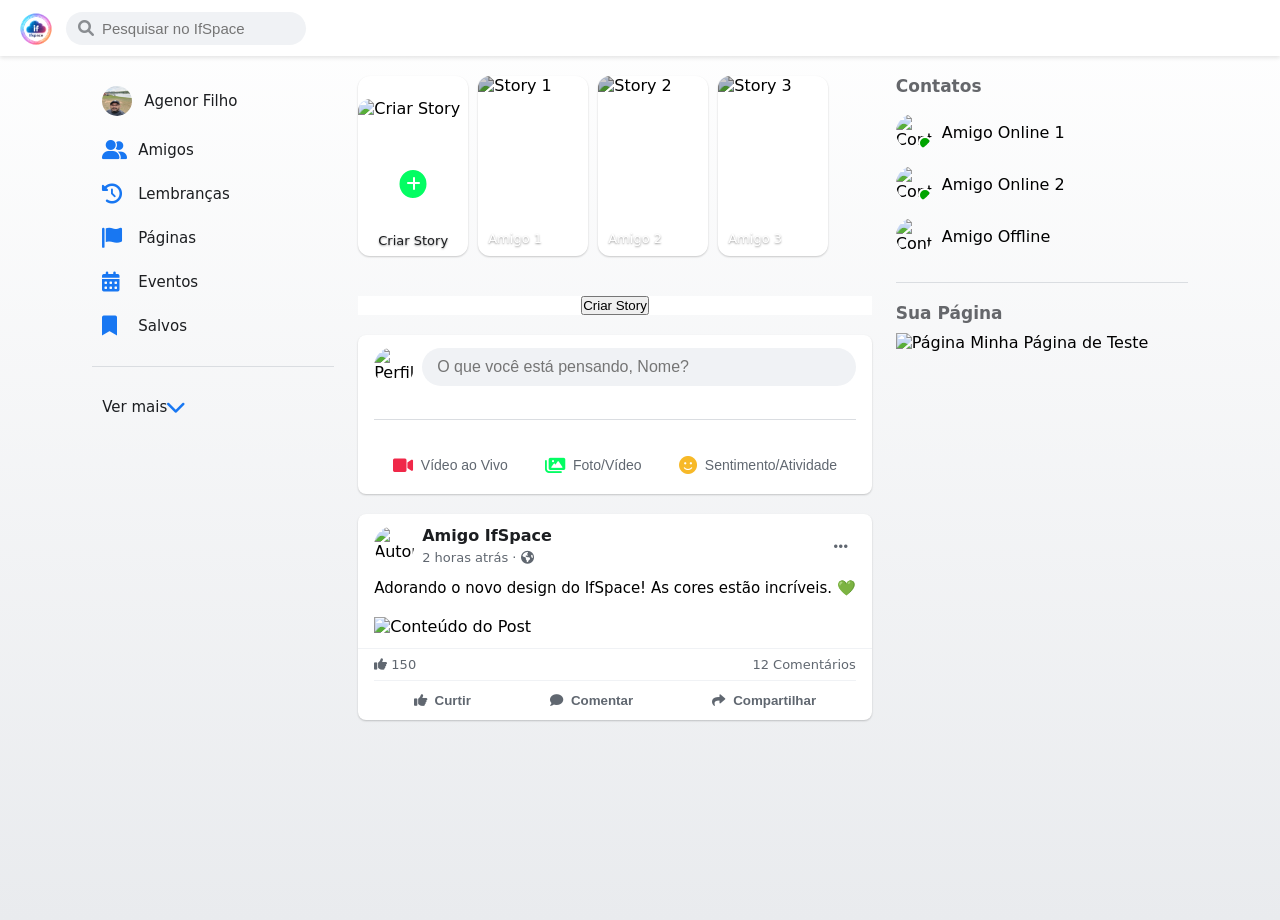
==== index.html @ 8b253035 "Atualização automática" ====
<!DOCTYPE html>
<html lang="pt-BR">
<head>
    <meta charset="UTF-8">
    <meta name="viewport" content="width=device-width, initial-scale=1.0">
    <title>IfSpace | Feed</title>
    <link rel="stylesheet" href="feed.css"> 
    <link rel="stylesheet" href="feed.css"> <link rel="stylesheet" href="https://cdnjs.cloudflare.com/ajax/libs/font-awesome/6.0.0-beta3/css/all.min.css">
</head>
<body>

  <header class="top-nav">
    <div class="nav-left">
        <a href="feed.html" class="logo-link">
            <img src="imagens/iflogo.png" alt="IfSpace Logo" class="logo-image">
        </a>
        <div class="search-box">
            <i class="fas fa-search"></i>
            <input type="text" placeholder="Pesquisar no IfSpace">
        </div>
    </div>
    </header>

    <div class="feed-container">
        
        <div class="left-sidebar">
            <div class="sidebar-item profile-link">
                <img src="imagens/euPerfil.jpeg" alt="Perfil">
                <span>Agenor Filho</span>
            </div>
            <a href="#" class="sidebar-item"><i class="fas fa-user-friends"></i> Amigos</a>
            <a href="#" class="sidebar-item"><i class="fas fa-history"></i> Lembranças</a>
            <a href="#" class="sidebar-item"><i class="fas fa-flag"></i> Páginas</a>
            <a href="#" class="sidebar-item"><i class="fas fa-calendar-alt"></i> Eventos</a>
            <a href="#" class="sidebar-item"><i class="fas fa-bookmark"></i> Salvos</a>
            <div class="divider"></div>
            <a href="#" class="sidebar-item see-more">Ver mais <i class="fas fa-chevron-down"></i></a>
        </div>

        <div class="main-content">
            
            <div class="story-section">
                <div class="story create-story">
                    <img src="placeholder-profile.png" alt="Criar Story">
                    <i class="fas fa-plus"></i>
                    <span>Criar Story</span>
                </div>
                <div class="story"><img src="placeholder-story1.jpg" alt="Story 1"><span>Amigo 1</span></div>
                <div class="story"><img src="placeholder-story2.jpg" alt="Story 2"><span>Amigo 2</span></div>
                <div class="story"><img src="placeholder-story3.jpg" alt="Story 3"><span>Amigo 3</span></div>
            </div>
            <div class="create-story">
  <button id="openStoryInput">Criar Story</button>
  <div id="storyInputArea" class="hidden">
    <input type="text" id="storyInput" placeholder="Digite um texto ou cole um link de vídeo..." />
    <div id="videoPreview" class="thumbnail"></div>
  </div>
</div>

<div id="storyFeed"></div>


            <div class="post-composer">
                <div class="composer-top">
                    <img src="placeholder-profile.png" alt="Perfil">
                    <input type="text" placeholder="O que você está pensando, Nome?">
                </div>
                <div class="divider"></div>
                <div class="composer-bottom">
                    <button class="composer-btn"><i class="fas fa-video red"></i> Vídeo ao Vivo</button>
                    <button class="composer-btn"><i class="fas fa-images green"></i> Foto/Vídeo</button>
                    <button class="composer-btn"><i class="fas fa-smile yellow"></i> Sentimento/Atividade</button>
                </div>
            </div>
            
            <div class="post-card">
                <div class="post-header">
                    <img src="placeholder-friend.png" alt="Autor">
                    <div>
                        <span class="post-author">Amigo IfSpace</span>
                        <span class="post-time">2 horas atrás · <i class="fas fa-globe-americas"></i></span>
                    </div>
                    <i class="fas fa-ellipsis-h post-options"></i>
                </div>
                <div class="post-body">
                    <p>Adorando o novo design do IfSpace! As cores estão incríveis. 💚</p>
                    <img src="placeholder-post-img.jpg" alt="Conteúdo do Post">
                </div>
                <div class="post-footer">
                    <div class="post-stats">
                        <span><i class="fas fa-thumbs-up"></i> 150</span>
                        <span>12 Comentários</span>
                    </div>
                    <div class="post-actions">
                        <button><i class="fas fa-thumbs-up"></i> Curtir</button>
                        <button><i class="fas fa-comment"></i> Comentar</button>
                        <button><i class="fas fa-share"></i> Compartilhar</button>
                    </div>
                </div>
            </div>

        </div>

        <div class="right-sidebar">
            <div class="widget">
                <h4 class="widget-title">Contatos</h4>
                <div class="contact-list">
                    <div class="contact-item">
                        <div class="profile-pic small online">
                            <img src="placeholder-contact1.png" alt="Contato 1">
                        </div>
                        <span>Amigo Online 1</span>
                    </div>
                    <div class="contact-item">
                        <div class="profile-pic small online">
                            <img src="placeholder-contact2.png" alt="Contato 2">
                        </div>
                        <span>Amigo Online 2</span>
                    </div>
                    <div class="contact-item">
                        <div class="profile-pic small">
                            <img src="placeholder-contact3.png" alt="Contato 3">
                        </div>
                        <span>Amigo Offline</span>
                    </div>
                </div>
            </div>
            <div class="divider"></div>
            <div class="widget">
                <h4 class="widget-title">Sua Página</h4>
                <div class="page-item">
                    <img src="placeholder-page.png" alt="Página">
                    <span>Minha Página de Teste</span>
                </div>
            </div>
        </div>
    </div>
     <script src="script.js"></script>
</body>
</html>
---- feed.css ----
/* Importação de variáveis e fontes do arquivo principal */
@import url('style.css'); 

/* ------------------------------------- */
/* 0. Configurações Globais do Feed */
/* ------------------------------------- */

body {
    background-color: #f0f2f5; 
    margin: 0;
    padding-top: 56px; 
}

.logo-image {
    /* Ajusta a altura da imagem para preencher a navegação (56px - padding) */
    height: 40px; 
    width: auto;
    margin-top: 5px; /* Pequeno ajuste vertical se necessário */
}

/* ------------------------------------- */
/* 1. BARRA DE NAVEGAÇÃO SUPERIOR */
/* ------------------------------------- */

.top-nav {
    display: flex;
    justify-content: space-between;
    align-items: center;
    padding: 0 16px;
    height: 56px;
    background-color: #ffffff;
    box-shadow: 0 2px 4px rgba(0, 0, 0, 0.1);
    position: fixed;
    top: 0;
    left: 0;
    right: 0;
    z-index: 100;
}

/* Esquerda (Logo e Busca) */
.nav-left {
    display: flex;
    align-items: center;
    gap: 10px;
}

.search-box {
    background-color: #f0f2f5;
    border-radius: 20px;
    padding: 8px 12px;
    display: flex;
    align-items: center;
    width: 240px;
}

.search-box i {
    color: var(--color-medium-gray);
    margin-right: 8px;
}

.search-box input {
    border: none;
    background: transparent;
    outline: none;
    font-size: 15px;
    width: 100%;
}

/* Centro (Ícones de Navegação) */
.nav-center {
    display: flex;
    flex: 1;
    max-width: 600px;
    justify-content: space-around;
    height: 100%;
}

.nav-icon {
    display: flex;
    align-items: center;
    justify-content: center;
    height: 100%;
    width: 120px;
    color: #606770;
    border-bottom: 3px solid transparent;
    transition: border-bottom 0.2s, color 0.2s;
}

.nav-icon:hover {
    background-color: #f0f2f5;
    border-radius: 8px;
}

.nav-icon.active {
    color: var(--color-primary-green); /* Icone ativo em verde */
    border-bottom: 3px solid var(--color-primary-green);
}

/* Direita (Perfil e Menus) */
.nav-right {
    display: flex;
    align-items: center;
    gap: 8px;
}

.nav-menu-icon {
    display: flex;
    align-items: center;
    justify-content: center;
    width: 36px;
    height: 36px;
    border-radius: 50%;
    background-color: #e4e6eb;
    color: var(--color-text);
    font-size: 14px;
}

.profile-pic {
    width: 36px;
    height: 36px;
    border-radius: 50%;
    overflow: hidden;
    cursor: pointer;
}

.profile-pic img {
    width: 100%;
    height: 100%;
    object-fit: cover;
}

/* ------------------------------------- */
/* 2. LAYOUT PRINCIPAL (3 COLUNAS) */
/* ------------------------------------- */

.feed-container {
    display: flex;
    max-width: 1300px;
    margin: 20px auto;
    padding: 0 16px;
    gap: 16px;
}

/* COLUNA ESQUERDA - Sidebar */
.left-sidebar {
    width: 250px;
    position: sticky;
    top: 76px; /* Abaixo da barra de navegação */
    height: calc(100vh - 76px);
    overflow-y: auto;
    padding-right: 8px;
}

.sidebar-item {
    display: flex;
    align-items: center;
    padding: 10px;
    margin-bottom: 4px;
    border-radius: 8px;
    text-decoration: none;
    color: var(--color-text);
    transition: background-color 0.2s;
    font-size: 15px;
}

.sidebar-item i {
    width: 24px;
    margin-right: 12px;
    font-size: 20px;
    color: var(--color-primary-blue); /* Ícones em azul padrão */
}

.sidebar-item:hover {
    background-color: #e4e6eb;
}

.profile-link img {
    width: 30px;
    height: 30px;
    border-radius: 50%;
    margin-right: 12px;
}

/* COLUNA CENTRAL - Feed Principal */
.main-content {
    flex-grow: 1;
    max-width: 600px;
    min-width: 450px;
}

/* COLUNA DIREITA - Widgets e Contatos */
.right-sidebar {
    width: 300px;
    position: sticky;
    top: 76px;
    height: calc(100vh - 76px);
    overflow-y: auto;
    padding-left: 8px;
}

.widget-title {
    color: #65676b;
    font-size: 17px;
    font-weight: 600;
    margin-bottom: 10px;
}

.contact-item {
    display: flex;
    align-items: center;
    padding: 8px 0;
    cursor: pointer;
    transition: background-color 0.2s;
    border-radius: 8px;
}

.contact-item:hover {
    background-color: #e4e6eb;
}

.contact-list .profile-pic {
    margin-right: 10px;
    position: relative;
}

/* Indicador Online */
.profile-pic.online::after {
    content: '';
    position: absolute;
    bottom: 0;
    right: 0;
    width: 10px;
    height: 10px;
    background-color: var(--color-success); /* Cor verde do IfSpace */
    border-radius: 50%;
    border: 2px solid #ffffff;
}

/* ------------------------------------- */
/* 3. COMPONENTES DO FEED CENTRAL */
/* ------------------------------------- */

/* STORIES */
.story-section {
    display: flex;
    gap: 10px;
    margin-bottom: 20px;
}

.story {
    width: 110px;
    height: 180px;
    border-radius: 12px;
    overflow: hidden;
    position: relative;
    cursor: pointer;
    box-shadow: 0 1px 2px rgba(0, 0, 0, 0.2);
    transition: transform 0.2s;
    background-color: #ffffff;
}

.story img {
    width: 100%;
    height: 100%;
    object-fit: cover;
    filter: brightness(0.8);
}

.story span {
    position: absolute;
    bottom: 10px;
    left: 10px;
    color: #ffffff;
    font-weight: 500;
    font-size: 13px;
    text-shadow: 0 1px 2px rgba(0, 0, 0, 0.4);
}
.create-story {
  margin-bottom: 20px;
}

#createStoryInput {
  padding: 10px 16px;
  font-size: 16px;
  background-color: var(--color-primary-blue);
  color: white;
  border: none;
  border-radius: 6px;
  cursor: pointer;
}

#storyInputArea {
  margin-top: 10px;
}

#storyInput {
  width: 100%;
  padding: 10px;
  font-size: 16px;
  border: 1px solid var(--color-light-gray);
  border-radius: 6px;
}

.thumbnail img {
  max-width: 120px;
  margin-top: 10px;
  border-radius: 4px;
}

.hidden {
  display: none;
}


.create-story {
    display: flex;
    flex-direction: column;
    justify-content: flex-end;
    align-items: center;
    background-color: #ffffff;
    transition: none;
}

.create-story img {
    height: 70%;
    width: 100%;
    object-fit: cover;
    filter: brightness(1);
    border-radius: 12px 12px 0 0;
}

.create-story i {
    position: absolute;
    top: 60%;
    left: 50%;
    transform: translate(-50%, -50%);
    color: #ffffff;
    background-color: var(--color-primary-green); /* Ícone de + em verde */
    border-radius: 50%;
    padding: 6px;
    font-size: 16px;
    border: 3px solid #ffffff;
}

.create-story span {
    position: static;
    color: var(--color-text);
    margin: 8px 0;
    font-size: 13px;
}


/* ÁREA DE PUBLICAÇÃO */
.post-composer {
    background-color: #ffffff;
    border-radius: 8px;
    padding: 12px 16px;
    box-shadow: 0 1px 2px rgba(0, 0, 0, 0.2);
    margin-bottom: 20px;
}

.composer-top {
    display: flex;
    align-items: center;
    padding-bottom: 12px;
}

.composer-top img {
    width: 40px;
    height: 40px;
    border-radius: 50%;
    margin-right: 8px;
}

.composer-top input {
    flex-grow: 1;
    padding: 10px 15px;
    border: none;
    background-color: #f0f2f5;
    border-radius: 20px;
    outline: none;
    cursor: pointer;
    font-size: 16px;
    transition: background-color 0.2s;
}

.composer-top input:hover {
    background-color: #e4e6eb;
}

.composer-bottom {
    display: flex;
    justify-content: space-around;
    padding-top: 8px;
}

.composer-btn {
    display: flex;
    align-items: center;
    background: none;
    border: none;
    color: #606770;
    font-size: 14px;
    font-weight: 500;
    padding: 8px 10px;
    border-radius: 6px;
    cursor: pointer;
    transition: background-color 0.2s;
}

.composer-btn i {
    margin-right: 8px;
    font-size: 18px;
}

.composer-btn .red { color: #f02849; }
.composer-btn .green { color: var(--color-primary-green); } /* Ícone de Foto/Vídeo em verde */
.composer-btn .yellow { color: #f7b928; }

.composer-btn:hover {
    background-color: #f0f2f5;
}

/* POSTS */
.post-card {
    background-color: #ffffff;
    border-radius: 8px;
    box-shadow: 0 1px 2px rgba(0, 0, 0, 0.2);
    margin-bottom: 16px;
}

.post-header {
    display: flex;
    align-items: center;
    padding: 12px 16px;
    position: relative;
}

.post-header img {
    width: 40px;
    height: 40px;
    border-radius: 50%;
    margin-right: 8px;
}

.post-author {
    font-weight: 600;
    color: var(--color-text);
    display: block;
    line-height: 1.3;
}

.post-time {
    font-size: 13px;
    color: #606770;
}

.post-options {
    position: absolute;
    right: 16px;
    color: #606770;
    cursor: pointer;
    padding: 8px;
}

.post-body {
    padding: 0 16px 12px;
}

.post-body p {
    margin-bottom: 10px;
    font-size: 15px;
    line-height: 1.4;
}

.post-body img {
    width: 100%;
    max-height: 450px;
    object-fit: contain;
    margin-top: 8px;
}

.post-footer {
    padding: 8px 16px 0;
    border-top: 1px solid #f0f2f5;
}

.post-stats {
    display: flex;
    justify-content: space-between;
    font-size: 13px;
    color: #606770;
    padding-bottom: 8px;
}

.post-actions {
    display: flex;
    justify-content: space-around;
    border-top: 1px solid #f0f2f5;
    padding: 4px 0;
}

.post-actions button {
    flex-grow: 1;
    background: none;
    border: none;
    color: #606770;
    padding: 8px;
    cursor: pointer;
    font-weight: 600;
    border-radius: 6px;
    transition: background-color 0.2s;
}

.post-actions button:hover {
    background-color: #f0f2f5;
}

.post-actions i {
    margin-right: 4px;
}


/* ------------------------------------- */
/* 4. RESPONSIVIDADE (Ajuste o layout) */
/* ------------------------------------- */

@media (max-width: 1100px) {
    .right-sidebar {
        display: none; /* Esconde a sidebar da direita em telas menores */
    }
    .feed-container {
        max-width: 900px;
        justify-content: center;
    }
}

@media (max-width: 900px) {
    .left-sidebar {
        width: 60px; /* Minimiza a sidebar da esquerda */
    }
    .left-sidebar span, .left-sidebar .see-more {
        display: none; /* Esconde o texto */
    }
    .left-sidebar .sidebar-item {
        justify-content: center;
    }
    .left-sidebar .sidebar-item i {
        margin-right: 0;
    }

    .main-content {
        max-width: 500px;
        min-width: 300px;
    }

    .nav-left .search-box {
        display: none; /* Esconde a caixa de busca */
    }
}

@media (max-width: 600px) {
   .top-nav {
    display: flex;
    justify-content: space-between;
    align-items: center;
    padding: 0 16px;
    height: 56px;
    background-color: #ffffff;
    box-shadow: 0 2px 4px rgba(0, 0, 0, 0.1);
    position: fixed;
    top: 0;
    left: 0;
    right: 0;
    z-index: 100;
}
    .nav-right {
        gap: 4px;
    }
    .nav-center {
        display: none; /* Esconde navegação central no celular */
    }
    .left-sidebar {
        display: none; /* Esconde a sidebar esquerda no celular */
    }
    .feed-container {
        padding: 0 8px;
    }
    .main-content {
        width: 100%;
        max-width: none;
    }
    .story-section {
        overflow-x: scroll;
        padding-bottom: 5px; /* Evita que a barra de rolagem corte */
    }
}
---- feed.css ----
/* Importação de variáveis e fontes do arquivo principal */
@import url('style.css'); 

/* ------------------------------------- */
/* 0. Configurações Globais do Feed */
/* ------------------------------------- */

body {
    background-color: #f0f2f5; 
    margin: 0;
    padding-top: 56px; 
}

.logo-image {
    /* Ajusta a altura da imagem para preencher a navegação (56px - padding) */
    height: 40px; 
    width: auto;
    margin-top: 5px; /* Pequeno ajuste vertical se necessário */
}

/* ------------------------------------- */
/* 1. BARRA DE NAVEGAÇÃO SUPERIOR */
/* ------------------------------------- */

.top-nav {
    display: flex;
    justify-content: space-between;
    align-items: center;
    padding: 0 16px;
    height: 56px;
    background-color: #ffffff;
    box-shadow: 0 2px 4px rgba(0, 0, 0, 0.1);
    position: fixed;
    top: 0;
    left: 0;
    right: 0;
    z-index: 100;
}

/* Esquerda (Logo e Busca) */
.nav-left {
    display: flex;
    align-items: center;
    gap: 10px;
}

.search-box {
    background-color: #f0f2f5;
    border-radius: 20px;
    padding: 8px 12px;
    display: flex;
    align-items: center;
    width: 240px;
}

.search-box i {
    color: var(--color-medium-gray);
    margin-right: 8px;
}

.search-box input {
    border: none;
    background: transparent;
    outline: none;
    font-size: 15px;
    width: 100%;
}

/* Centro (Ícones de Navegação) */
.nav-center {
    display: flex;
    flex: 1;
    max-width: 600px;
    justify-content: space-around;
    height: 100%;
}

.nav-icon {
    display: flex;
    align-items: center;
    justify-content: center;
    height: 100%;
    width: 120px;
    color: #606770;
    border-bottom: 3px solid transparent;
    transition: border-bottom 0.2s, color 0.2s;
}

.nav-icon:hover {
    background-color: #f0f2f5;
    border-radius: 8px;
}

.nav-icon.active {
    color: var(--color-primary-green); /* Icone ativo em verde */
    border-bottom: 3px solid var(--color-primary-green);
}

/* Direita (Perfil e Menus) */
.nav-right {
    display: flex;
    align-items: center;
    gap: 8px;
}

.nav-menu-icon {
    display: flex;
    align-items: center;
    justify-content: center;
    width: 36px;
    height: 36px;
    border-radius: 50%;
    background-color: #e4e6eb;
    color: var(--color-text);
    font-size: 14px;
}

.profile-pic {
    width: 36px;
    height: 36px;
    border-radius: 50%;
    overflow: hidden;
    cursor: pointer;
}

.profile-pic img {
    width: 100%;
    height: 100%;
    object-fit: cover;
}

/* ------------------------------------- */
/* 2. LAYOUT PRINCIPAL (3 COLUNAS) */
/* ------------------------------------- */

.feed-container {
    display: flex;
    max-width: 1300px;
    margin: 20px auto;
    padding: 0 16px;
    gap: 16px;
}

/* COLUNA ESQUERDA - Sidebar */
.left-sidebar {
    width: 250px;
    position: sticky;
    top: 76px; /* Abaixo da barra de navegação */
    height: calc(100vh - 76px);
    overflow-y: auto;
    padding-right: 8px;
}

.sidebar-item {
    display: flex;
    align-items: center;
    padding: 10px;
    margin-bottom: 4px;
    border-radius: 8px;
    text-decoration: none;
    color: var(--color-text);
    transition: background-color 0.2s;
    font-size: 15px;
}

.sidebar-item i {
    width: 24px;
    margin-right: 12px;
    font-size: 20px;
    color: var(--color-primary-blue); /* Ícones em azul padrão */
}

.sidebar-item:hover {
    background-color: #e4e6eb;
}

.profile-link img {
    width: 30px;
    height: 30px;
    border-radius: 50%;
    margin-right: 12px;
}

/* COLUNA CENTRAL - Feed Principal */
.main-content {
    flex-grow: 1;
    max-width: 600px;
    min-width: 450px;
}

/* COLUNA DIREITA - Widgets e Contatos */
.right-sidebar {
    width: 300px;
    position: sticky;
    top: 76px;
    height: calc(100vh - 76px);
    overflow-y: auto;
    padding-left: 8px;
}

.widget-title {
    color: #65676b;
    font-size: 17px;
    font-weight: 600;
    margin-bottom: 10px;
}

.contact-item {
    display: flex;
    align-items: center;
    padding: 8px 0;
    cursor: pointer;
    transition: background-color 0.2s;
    border-radius: 8px;
}

.contact-item:hover {
    background-color: #e4e6eb;
}

.contact-list .profile-pic {
    margin-right: 10px;
    position: relative;
}

/* Indicador Online */
.profile-pic.online::after {
    content: '';
    position: absolute;
    bottom: 0;
    right: 0;
    width: 10px;
    height: 10px;
    background-color: var(--color-success); /* Cor verde do IfSpace */
    border-radius: 50%;
    border: 2px solid #ffffff;
}

/* ------------------------------------- */
/* 3. COMPONENTES DO FEED CENTRAL */
/* ------------------------------------- */

/* STORIES */
.story-section {
    display: flex;
    gap: 10px;
    margin-bottom: 20px;
}

.story {
    width: 110px;
    height: 180px;
    border-radius: 12px;
    overflow: hidden;
    position: relative;
    cursor: pointer;
    box-shadow: 0 1px 2px rgba(0, 0, 0, 0.2);
    transition: transform 0.2s;
    background-color: #ffffff;
}

.story img {
    width: 100%;
    height: 100%;
    object-fit: cover;
    filter: brightness(0.8);
}

.story span {
    position: absolute;
    bottom: 10px;
    left: 10px;
    color: #ffffff;
    font-weight: 500;
    font-size: 13px;
    text-shadow: 0 1px 2px rgba(0, 0, 0, 0.4);
}
.create-story {
  margin-bottom: 20px;
}

#createStoryInput {
  padding: 10px 16px;
  font-size: 16px;
  background-color: var(--color-primary-blue);
  color: white;
  border: none;
  border-radius: 6px;
  cursor: pointer;
}

#storyInputArea {
  margin-top: 10px;
}

#storyInput {
  width: 100%;
  padding: 10px;
  font-size: 16px;
  border: 1px solid var(--color-light-gray);
  border-radius: 6px;
}

.thumbnail img {
  max-width: 120px;
  margin-top: 10px;
  border-radius: 4px;
}

.hidden {
  display: none;
}


.create-story {
    display: flex;
    flex-direction: column;
    justify-content: flex-end;
    align-items: center;
    background-color: #ffffff;
    transition: none;
}

.create-story img {
    height: 70%;
    width: 100%;
    object-fit: cover;
    filter: brightness(1);
    border-radius: 12px 12px 0 0;
}

.create-story i {
    position: absolute;
    top: 60%;
    left: 50%;
    transform: translate(-50%, -50%);
    color: #ffffff;
    background-color: var(--color-primary-green); /* Ícone de + em verde */
    border-radius: 50%;
    padding: 6px;
    font-size: 16px;
    border: 3px solid #ffffff;
}

.create-story span {
    position: static;
    color: var(--color-text);
    margin: 8px 0;
    font-size: 13px;
}


/* ÁREA DE PUBLICAÇÃO */
.post-composer {
    background-color: #ffffff;
    border-radius: 8px;
    padding: 12px 16px;
    box-shadow: 0 1px 2px rgba(0, 0, 0, 0.2);
    margin-bottom: 20px;
}

.composer-top {
    display: flex;
    align-items: center;
    padding-bottom: 12px;
}

.composer-top img {
    width: 40px;
    height: 40px;
    border-radius: 50%;
    margin-right: 8px;
}

.composer-top input {
    flex-grow: 1;
    padding: 10px 15px;
    border: none;
    background-color: #f0f2f5;
    border-radius: 20px;
    outline: none;
    cursor: pointer;
    font-size: 16px;
    transition: background-color 0.2s;
}

.composer-top input:hover {
    background-color: #e4e6eb;
}

.composer-bottom {
    display: flex;
    justify-content: space-around;
    padding-top: 8px;
}

.composer-btn {
    display: flex;
    align-items: center;
    background: none;
    border: none;
    color: #606770;
    font-size: 14px;
    font-weight: 500;
    padding: 8px 10px;
    border-radius: 6px;
    cursor: pointer;
    transition: background-color 0.2s;
}

.composer-btn i {
    margin-right: 8px;
    font-size: 18px;
}

.composer-btn .red { color: #f02849; }
.composer-btn .green { color: var(--color-primary-green); } /* Ícone de Foto/Vídeo em verde */
.composer-btn .yellow { color: #f7b928; }

.composer-btn:hover {
    background-color: #f0f2f5;
}

/* POSTS */
.post-card {
    background-color: #ffffff;
    border-radius: 8px;
    box-shadow: 0 1px 2px rgba(0, 0, 0, 0.2);
    margin-bottom: 16px;
}

.post-header {
    display: flex;
    align-items: center;
    padding: 12px 16px;
    position: relative;
}

.post-header img {
    width: 40px;
    height: 40px;
    border-radius: 50%;
    margin-right: 8px;
}

.post-author {
    font-weight: 600;
    color: var(--color-text);
    display: block;
    line-height: 1.3;
}

.post-time {
    font-size: 13px;
    color: #606770;
}

.post-options {
    position: absolute;
    right: 16px;
    color: #606770;
    cursor: pointer;
    padding: 8px;
}

.post-body {
    padding: 0 16px 12px;
}

.post-body p {
    margin-bottom: 10px;
    font-size: 15px;
    line-height: 1.4;
}

.post-body img {
    width: 100%;
    max-height: 450px;
    object-fit: contain;
    margin-top: 8px;
}

.post-footer {
    padding: 8px 16px 0;
    border-top: 1px solid #f0f2f5;
}

.post-stats {
    display: flex;
    justify-content: space-between;
    font-size: 13px;
    color: #606770;
    padding-bottom: 8px;
}

.post-actions {
    display: flex;
    justify-content: space-around;
    border-top: 1px solid #f0f2f5;
    padding: 4px 0;
}

.post-actions button {
    flex-grow: 1;
    background: none;
    border: none;
    color: #606770;
    padding: 8px;
    cursor: pointer;
    font-weight: 600;
    border-radius: 6px;
    transition: background-color 0.2s;
}

.post-actions button:hover {
    background-color: #f0f2f5;
}

.post-actions i {
    margin-right: 4px;
}


/* ------------------------------------- */
/* 4. RESPONSIVIDADE (Ajuste o layout) */
/* ------------------------------------- */

@media (max-width: 1100px) {
    .right-sidebar {
        display: none; /* Esconde a sidebar da direita em telas menores */
    }
    .feed-container {
        max-width: 900px;
        justify-content: center;
    }
}

@media (max-width: 900px) {
    .left-sidebar {
        width: 60px; /* Minimiza a sidebar da esquerda */
    }
    .left-sidebar span, .left-sidebar .see-more {
        display: none; /* Esconde o texto */
    }
    .left-sidebar .sidebar-item {
        justify-content: center;
    }
    .left-sidebar .sidebar-item i {
        margin-right: 0;
    }

    .main-content {
        max-width: 500px;
        min-width: 300px;
    }

    .nav-left .search-box {
        display: none; /* Esconde a caixa de busca */
    }
}

@media (max-width: 600px) {
   .top-nav {
    display: flex;
    justify-content: space-between;
    align-items: center;
    padding: 0 16px;
    height: 56px;
    background-color: #ffffff;
    box-shadow: 0 2px 4px rgba(0, 0, 0, 0.1);
    position: fixed;
    top: 0;
    left: 0;
    right: 0;
    z-index: 100;
}
    .nav-right {
        gap: 4px;
    }
    .nav-center {
        display: none; /* Esconde navegação central no celular */
    }
    .left-sidebar {
        display: none; /* Esconde a sidebar esquerda no celular */
    }
    .feed-container {
        padding: 0 8px;
    }
    .main-content {
        width: 100%;
        max-width: none;
    }
    .story-section {
        overflow-x: scroll;
        padding-bottom: 5px; /* Evita que a barra de rolagem corte */
    }
}
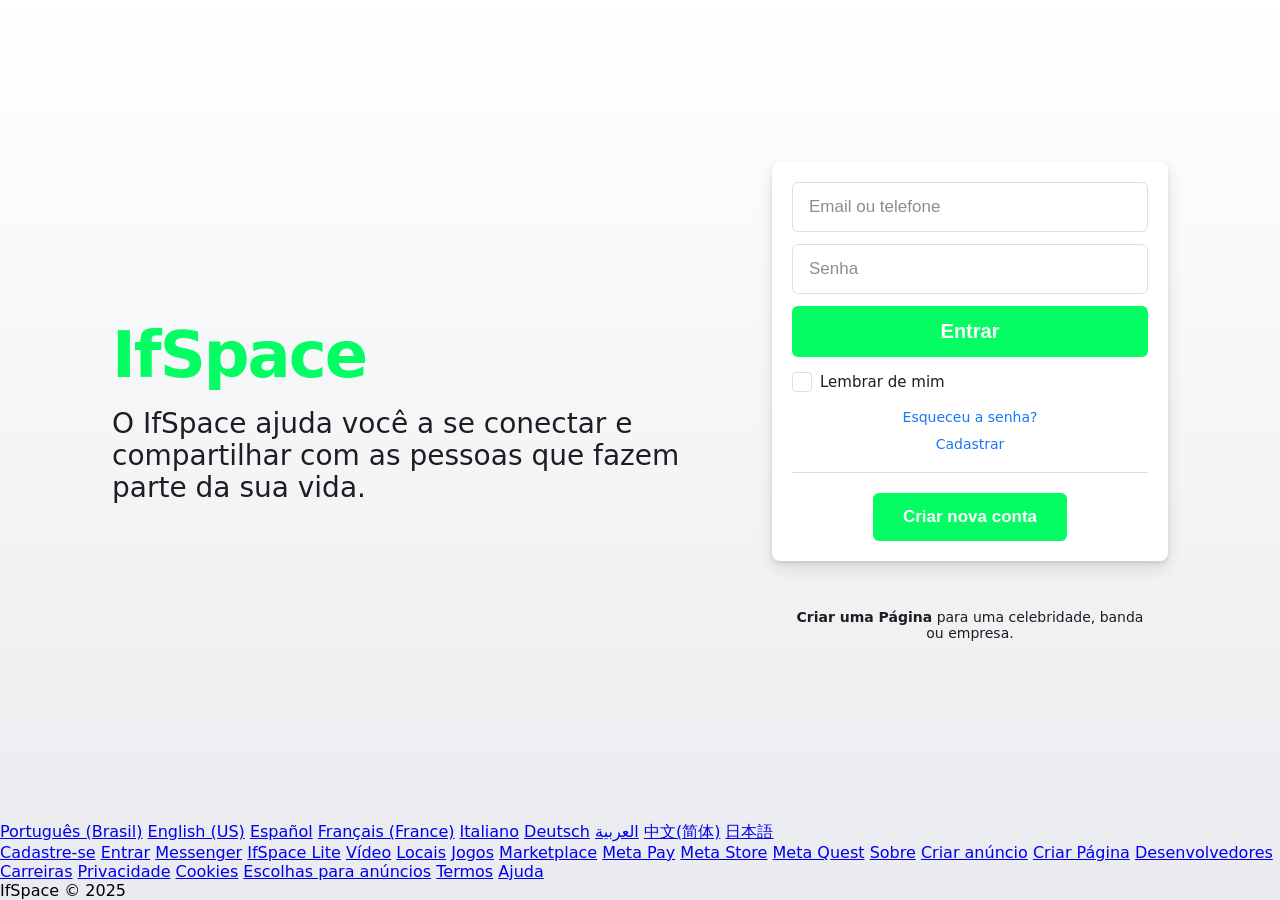
==== commit cf5ee27c: "Primeiro commit" ====
--- a/index.html
+++ b/index.html
@@ -3,138 +3,167 @@
 <head>
     <meta charset="UTF-8">
     <meta name="viewport" content="width=device-width, initial-scale=1.0">
-    <title>IfSpace | Feed</title>
-    <link rel="stylesheet" href="feed.css"> 
-    <link rel="stylesheet" href="feed.css"> <link rel="stylesheet" href="https://cdnjs.cloudflare.com/ajax/libs/font-awesome/6.0.0-beta3/css/all.min.css">
+    <title>IfSpace - Conecte-se com amigos e o mundo ao seu redor</title>
+    <link rel="stylesheet" href="style.css">
+    <meta name="google-site-verification" content="M94dPO-v64yuA3GPkyg_1hQGVs0nxEz6mHshl4s_AC0" />
 </head>
 <body>
-
-  <header class="top-nav">
-    <div class="nav-left">
-        <a href="feed.html" class="logo-link">
-            <img src="imagens/iflogo.png" alt="IfSpace Logo" class="logo-image">
-        </a>
-        <div class="search-box">
-            <i class="fas fa-search"></i>
-            <input type="text" placeholder="Pesquisar no IfSpace">
+    <div class="container">
+        <div class="left-section">
+            <div class="branding">
+                <h1 class="logo">IfSpace</h1>
+                <p class="tagline">O IfSpace ajuda você a se conectar e compartilhar com as pessoas que fazem parte da sua vida.</p>
+            </div>
         </div>
-    </div>
-    </header>
-
-    <div class="feed-container">
         
-        <div class="left-sidebar">
-            <div class="sidebar-item profile-link">
-                <img src="imagens/euPerfil.jpeg" alt="Perfil">
-                <span>Agenor Filho</span>
-            </div>
-            <a href="#" class="sidebar-item"><i class="fas fa-user-friends"></i> Amigos</a>
-            <a href="#" class="sidebar-item"><i class="fas fa-history"></i> Lembranças</a>
-            <a href="#" class="sidebar-item"><i class="fas fa-flag"></i> Páginas</a>
-            <a href="#" class="sidebar-item"><i class="fas fa-calendar-alt"></i> Eventos</a>
-            <a href="#" class="sidebar-item"><i class="fas fa-bookmark"></i> Salvos</a>
-            <div class="divider"></div>
-            <a href="#" class="sidebar-item see-more">Ver mais <i class="fas fa-chevron-down"></i></a>
-        </div>
-
-        <div class="main-content">
-            
-            <div class="story-section">
-                <div class="story create-story">
-                    <img src="placeholder-profile.png" alt="Criar Story">
-                    <i class="fas fa-plus"></i>
-                    <span>Criar Story</span>
-                </div>
-                <div class="story"><img src="placeholder-story1.jpg" alt="Story 1"><span>Amigo 1</span></div>
-                <div class="story"><img src="placeholder-story2.jpg" alt="Story 2"><span>Amigo 2</span></div>
-                <div class="story"><img src="placeholder-story3.jpg" alt="Story 3"><span>Amigo 3</span></div>
-            </div>
-            <div class="create-story">
-  <button id="openStoryInput">Criar Story</button>
-  <div id="storyInputArea" class="hidden">
-    <input type="text" id="storyInput" placeholder="Digite um texto ou cole um link de vídeo..." />
-    <div id="videoPreview" class="thumbnail"></div>
-  </div>
-</div>
-
-<div id="storyFeed"></div>
-
-
-            <div class="post-composer">
-                <div class="composer-top">
-                    <img src="placeholder-profile.png" alt="Perfil">
-                    <input type="text" placeholder="O que você está pensando, Nome?">
-                </div>
-                <div class="divider"></div>
-                <div class="composer-bottom">
-                    <button class="composer-btn"><i class="fas fa-video red"></i> Vídeo ao Vivo</button>
-                    <button class="composer-btn"><i class="fas fa-images green"></i> Foto/Vídeo</button>
-                    <button class="composer-btn"><i class="fas fa-smile yellow"></i> Sentimento/Atividade</button>
-                </div>
+        <div class="right-section">
+            <div class="login-card">
+                <form id="loginForm">
+                    <div class="form-group">
+                        <input 
+                            type="email" 
+                            id="email" 
+                            name="email" 
+                            placeholder="Email ou telefone"
+                            class="form-input"
+                            autocomplete="username"
+                            required
+                        >
+                    </div>
+                    
+                    <div class="form-group">
+                        <input 
+                            type="password" 
+                            id="password" 
+                            name="password" 
+                            placeholder="Senha"
+                            class="form-input"
+                            autocomplete="current-password"
+                            required
+                        >
+                    </div>
+                    
+                    <button type="submit" class="btn-login">Entrar</button>
+                    
+                    <div class="remember-me">
+                        <label class="checkbox-container">
+                            <input type="checkbox" id="rememberMe" name="rememberMe">
+                            <span class="checkmark"></span>
+                            <span class="checkbox-label">Lembrar de mim</span>
+                        </label>
+                    </div>
+                    
+                    <div class="password-links">
+                        <a href="#" class="forgot-password">Esqueceu a senha?</a>
+                    </div>
+                    
+                    <a href="#" class="btn-open-signup-link">Cadastrar</a>
+                    
+                    <div class="divider"></div>
+                    
+                    <button type="button" class="btn-create-account" id="btnCreateAccount">
+                        Criar nova conta
+                    </button>
+                </form>
             </div>
             
-            <div class="post-card">
-                <div class="post-header">
-                    <img src="placeholder-friend.png" alt="Autor">
-                    <div>
-                        <span class="post-author">Amigo IfSpace</span>
-                        <span class="post-time">2 horas atrás · <i class="fas fa-globe-americas"></i></span>
-                    </div>
-                    <i class="fas fa-ellipsis-h post-options"></i>
-                </div>
-                <div class="post-body">
-                    <p>Adorando o novo design do IfSpace! As cores estão incríveis. 💚</p>
-                    <img src="placeholder-post-img.jpg" alt="Conteúdo do Post">
-                </div>
-                <div class="post-footer">
-                    <div class="post-stats">
-                        <span><i class="fas fa-thumbs-up"></i> 150</span>
-                        <span>12 Comentários</span>
-                    </div>
-                    <div class="post-actions">
-                        <button><i class="fas fa-thumbs-up"></i> Curtir</button>
-                        <button><i class="fas fa-comment"></i> Comentar</button>
-                        <button><i class="fas fa-share"></i> Compartilhar</button>
-                    </div>
-                </div>
-            </div>
-
-        </div>
-
-        <div class="right-sidebar">
-            <div class="widget">
-                <h4 class="widget-title">Contatos</h4>
-                <div class="contact-list">
-                    <div class="contact-item">
-                        <div class="profile-pic small online">
-                            <img src="placeholder-contact1.png" alt="Contato 1">
-                        </div>
-                        <span>Amigo Online 1</span>
-                    </div>
-                    <div class="contact-item">
-                        <div class="profile-pic small online">
-                            <img src="placeholder-contact2.png" alt="Contato 2">
-                        </div>
-                        <span>Amigo Online 2</span>
-                    </div>
-                    <div class="contact-item">
-                        <div class="profile-pic small">
-                            <img src="placeholder-contact3.png" alt="Contato 3">
-                        </div>
-                        <span>Amigo Offline</span>
-                    </div>
-                </div>
-            </div>
-            <div class="divider"></div>
-            <div class="widget">
-                <h4 class="widget-title">Sua Página</h4>
-                <div class="page-item">
-                    <img src="placeholder-page.png" alt="Página">
-                    <span>Minha Página de Teste</span>
-                </div>
+            <div class="create-page">
+                <p><strong>Criar uma Página</strong> para uma celebridade, banda ou empresa.</p>
             </div>
         </div>
     </div>
-     <script src="script.js"></script>
+    
+    <div id="signupModal" class="modal">
+        <div class="modal-content">
+            <div class="modal-header">
+                <h2>Cadastre-se</h2>
+                <span class="close">&times;</span>
+            </div>
+            <p class="modal-subtitle">É rápido e fácil.</p>
+            
+            <form id="signupForm">
+                <div class="form-group">
+                    <input type="text" id="fullName" name="fullName" placeholder="Nome Completo" class="form-input" required>
+                </div>
+                
+                <div class="form-group">
+                    <input type="number" id="ageInput" name="age" placeholder="Idade" class="form-input" min="1" max="150" required>
+                </div>
+
+                <div class="form-group">
+                    <input type="text" id="address" name="address" placeholder="Endereço" class="form-input">
+                </div>
+
+                <div class="form-group">
+                    <input type="tel" id="mobile" name="mobile" placeholder="Celular" class="form-input" required>
+                </div>
+
+                <div class="form-group">
+                    <input type="email" id="signupEmail" name="email" placeholder="Email principal" class="form-input" required>
+                </div>
+
+                <div class="form-group">
+                    <input type="email" id="recoveryEmail" name="recoveryEmail" placeholder="Email para recuperação de senha" class="form-input" required>
+                </div>
+                
+                <div class="form-group">
+                    <input type="password" id="signupPassword" name="password" placeholder="Nova senha" class="form-input" autocomplete="new-password" required>
+                </div>
+                
+                <p class="terms-text">
+                    Ao clicar em Cadastre-se, você concorda com nossos 
+                    <a href="#">Termos</a>, <a href="#">Política de Dados</a> e 
+                    <a href="#">Política de Cookies</a>.
+                </p>
+                
+                <button type="submit" class="btn-signup">Cadastre-se</button>
+            </form>
+        </div>
+    </div>
+    
+    <footer class="footer">
+        <div class="footer-content">
+            <div class="footer-languages">
+                <a href="#">Português (Brasil)</a>
+                <a href="#">English (US)</a>
+                <a href="#">Español</a>
+                <a href="#">Français (France)</a>
+                <a href="#">Italiano</a>
+                <a href="#">Deutsch</a>
+                <a href="#">العربية</a>
+                <a href="#">中文(简体)</a>
+                <a href="#">日本語</a>
+            </div>
+            <div class="footer-divider"></div>
+            <div class="footer-links">
+                <a href="#">Cadastre-se</a>
+                <a href="#">Entrar</a>
+                <a href="#">Messenger</a>
+                <a href="#">IfSpace Lite</a>
+                <a href="#">Vídeo</a>
+                <a href="#">Locais</a>
+                <a href="#">Jogos</a>
+                <a href="#">Marketplace</a>
+                <a href="#">Meta Pay</a>
+                <a href="#">Meta Store</a>
+                <a href="#">Meta Quest</a>
+                <a href="#">Sobre</a>
+                <a href="#">Criar anúncio</a>
+                <a href="#">Criar Página</a>
+                <a href="#">Desenvolvedores</a>
+                <a href="#">Carreiras</a>
+                <a href="#">Privacidade</a>
+                <a href="#">Cookies</a>
+                <a href="#">Escolhas para anúncios</a>
+                <a href="#">Termos</a>
+                <a href="#">Ajuda</a>
+            </div>
+            <div class="footer-copyright">
+                <p>IfSpace © 2025</p>
+            </div>
+        </div>
+    </footer>
+    
+    <script src="script.js"></script>
 </body>
 </html>
--- a/style.css
+++ b/style.css
@@ -0,0 +1,454 @@
+* {
+  margin: 0;
+  padding: 0;
+  box-sizing: border-box;
+}
+
+/* 1. VARIÁVEIS CSS (Melhoria na Manutenção) */
+:root {
+  --color-primary-green: #04fd63;
+  --color-primary-blue: #1877f2;
+  --color-success: #00a400;
+  --color-error: #f02849;
+  --color-text: #1c1e21;
+  --color-light-gray: #dddfe2;
+  --color-medium-gray: #8a8d91;
+}
+
+body {
+  font-family: system-ui, -apple-system, BlinkMacSystemFont, 'Segoe UI',
+    Roboto, Oxygen, Ubuntu, Cantarell, 'Open Sans', 'Helvetica Neue', sans-serif;
+  background: linear-gradient(to bottom, #ffffff 0%, #e9ebee 100%);
+  min-height: 100vh;
+  display: flex;
+  flex-direction: column;
+}
+
+.container {
+  flex: 1;
+  display: flex;
+  justify-content: center;
+  align-items: center;
+  padding: 20px;
+  max-width: 1200px;
+  margin: 0 auto;
+  width: 100%;
+  gap: 80px;
+}
+
+/* Seção Esquerda - Branding */
+.left-section {
+  flex: 1;
+  max-width: 580px;
+}
+
+.branding {
+  padding: 20px 0;
+}
+
+.logo {
+  font-size: 64px;
+  font-weight: 900;
+  color: var(--color-primary-green);
+  margin-bottom: 16px;
+  letter-spacing: -2px;
+}
+
+.tagline {
+  font-size: 28px;
+  line-height: 32px;
+  color: var(--color-text);
+  font-weight: normal;
+}
+
+/* Seção Direita - Login */
+.right-section {
+  flex: 1;
+  max-width: 396px;
+  width: 100%;
+}
+
+.login-card {
+  background: #ffffff;
+  border-radius: 8px;
+  box-shadow: 0 2px 4px rgba(0, 0, 0, 0.1), 0 8px 16px rgba(0, 0, 0, 0.1);
+  padding: 20px;
+  margin-bottom: 28px;
+}
+
+.form-group {
+  margin-bottom: 12px;
+  position: relative;
+}
+
+.form-input {
+  width: 100%;
+  padding: 14px 16px;
+  font-size: 17px;
+  border: 1px solid var(--color-light-gray);
+  border-radius: 6px;
+  outline: none;
+  transition: border-color 0.2s;
+}
+
+.form-input.error {
+  border-color: var(--color-error) !important;
+}
+
+.form-input:focus {
+  border-color: var(--color-primary-green);
+  box-shadow: 0 0 0 2px rgba(4, 253, 99, 0.2);
+}
+
+.form-input::placeholder {
+  color: var(--color-medium-gray);
+}
+
+.btn-login {
+  width: 100%;
+  padding: 14px 16px;
+  font-size: 20px;
+  font-weight: bold;
+  color: #ffffff;
+  background: var(--color-primary-green);
+  border: none;
+  border-radius: 6px;
+  cursor: pointer;
+  transition: background 0.2s;
+  margin-bottom: 16px;
+}
+
+.btn-login:hover {
+  background: #03c64e;
+}
+
+.btn-login:active {
+  background: #03c64e;
+}
+
+.remember-me {
+  margin-bottom: 16px;
+}
+
+.checkbox-container {
+  display: flex;
+  align-items: center;
+  cursor: pointer;
+  user-select: none;
+  position: relative;
+  padding-left: 28px;
+}
+
+.checkbox-container input[type="checkbox"] {
+  position: absolute;
+  opacity: 0;
+  cursor: pointer;
+  height: 0;
+  width: 0;
+}
+
+.checkmark {
+  position: absolute;
+  left: 0;
+  height: 20px;
+  width: 20px;
+  background-color: #ffffff;
+  border: 1px solid var(--color-light-gray);
+  border-radius: 4px;
+  transition: all 0.2s;
+}
+
+.checkbox-container:hover input ~ .checkmark {
+  border-color: var(--color-primary-blue);
+}
+
+.checkbox-container input:checked ~ .checkmark {
+  background-color: var(--color-primary-blue);
+  border-color: var(--color-primary-blue);
+}
+
+.checkmark:after {
+  content: "";
+  position: absolute;
+  display: none;
+}
+
+.checkbox-container input:checked ~ .checkmark:after {
+  display: block;
+}
+
+.checkbox-container .checkmark:after {
+  left: 6px;
+  top: 2px;
+  width: 5px;
+  height: 10px;
+  border: solid white;
+  border-width: 0 2px 2px 0;
+  transform: rotate(45deg);
+}
+
+.checkbox-label {
+  font-size: 15px;
+  color: var(--color-text);
+}
+
+/* NOVO AGRUPAMENTO E ESTILIZAÇÃO DE LINKS */
+.password-links {
+  text-align: center;
+  margin-bottom: 8px; /* Espaço entre "Esqueceu a senha?" e o link "Cadastrar" */
+}
+
+.forgot-password {
+  display: inline-block;
+  text-align: center;
+  color: var(--color-primary-blue);
+  font-size: 14px;
+  text-decoration: none;
+  transition: text-decoration 0.2s;
+}
+
+.forgot-password:hover {
+  text-decoration: underline;
+}
+
+/* NOVO LINK 'Cadastrar' - Estilo para separar do "Esqueceu a senha" e do divisor */
+.btn-open-signup-link {
+  display: block;
+  text-align: center;
+  color: var(--color-primary-blue);
+  font-size: 14px;
+  text-decoration: none;
+  margin: 10px 0 16px 0; /* Espaço entre os links e o divisor */
+  transition: text-decoration 0.2s;
+}
+
+.btn-open-signup-link:hover {
+  text-decoration: underline;
+}
+
+.divider {
+  height: 1px;
+  background: #dadde1;
+  margin: 20px 0;
+}
+
+.btn-create-account {
+  display: block;
+  margin: 0 auto;
+  padding: 14px 16px;
+  font-size: 17px;
+  font-weight: bold;
+  color: #ffffff;
+  background: var(--color-primary-green);
+  border: none;
+  border-radius: 6px;
+  cursor: pointer;
+  transition: background 0.2s;
+  min-width: 194px;
+}
+
+.btn-create-account:hover {
+  background: #36a420;
+}
+
+.btn-create-account:active {
+  background: #2d9418;
+}
+
+.create-page {
+  text-align: center;
+  padding: 20px;
+}
+
+.create-page p {
+  font-size: 14px;
+  color: var(--color-text);
+}
+
+.create-page a {
+  color: var(--color-text);
+  font-weight: bold;
+  text-decoration: none;
+}
+
+.create-page a:hover {
+  text-decoration: underline;
+}
+
+/* Modal */
+.modal {
+  display: none;
+  position: fixed;
+  z-index: 1000;
+  left: 0;
+  top: 0;
+  width: 100%;
+  height: 100%;
+  overflow: auto;
+  background-color: rgba(255, 255, 255, 0.8);
+  animation: fadeIn 0.2s;
+}
+
+@keyframes fadeIn {
+  from { opacity: 0; }
+  to { opacity: 1; }
+}
+
+/* AJUSTE PRINCIPAL: Modal Content para 50% da tela */
+.modal-content {
+  background-color: #ffffff;
+  margin: 5% auto;
+  padding: 0;
+  border-radius: 8px;
+  box-shadow: 0 2px 4px rgba(0, 0, 0, 0.1), 0 8px 16px rgba(0, 0, 0, 0.1);
+  width: 90%;
+  max-width: 500px; /* Garante que ocupe cerca de 50% em telas grandes */
+  animation: slideDown 0.3s;
+}
+
+@keyframes slideDown {
+  from {
+    transform: translateY(-50px);
+    opacity: 0;
+  }
+  to {
+    transform: translateY(0);
+    opacity: 1;
+  }
+}
+
+.modal-header {
+  display: flex;
+  justify-content: space-between;
+  align-items: center;
+  padding: 16px 16px 10px;
+  border-bottom: 1px solid #dadde1;
+}
+
+.modal-header h2 {
+  font-size: 32px;
+  font-weight: bold;
+  color: var(--color-text);
+}
+
+.close {
+  color: var(--color-medium-gray);
+  font-size: 36px;
+  font-weight: normal;
+  cursor: pointer;
+  line-height: 1;
+  transition: color 0.2s;
+}
+
+.close:hover,
+.close:focus {
+  color: var(--color-text);
+}
+
+.modal-subtitle {
+  padding: 0 16px 20px;
+  color: var(--color-text);
+}
+@media (max-width: 600px) {
+  body {
+    padding: 10px;
+  }
+
+  .container,
+  .feed-container {
+    flex-direction: column;
+    gap: 20px;
+    padding: 10px;
+    max-width: 100%;
+  }
+
+  .left-section,
+  .right-section,
+  .left-sidebar,
+  .right-sidebar,
+  .main-content {
+    width: 100%;
+    max-width: 100%;
+  }
+
+  .logo {
+    font-size: 40px;
+    text-align: center;
+  }
+
+  .tagline {
+    font-size: 20px;
+    line-height: 28px;
+    text-align: center;
+  }
+
+  .login-card,
+  .post-card,
+  .modal-content {
+    padding: 16px;
+    width: 100%;
+    max-width: 100%;
+    margin: 0 auto;
+  }
+
+  .form-input,
+  .btn-login,
+  .btn-create-account,
+  #storyInput {
+    font-size: 16px;
+    padding: 12px;
+    width: 100%;
+  }
+
+  .btn-create-account {
+    min-width: auto;
+  }
+
+  .story-section {
+    flex-wrap: wrap;
+    justify-content: center;
+    gap: 10px;
+  }
+
+  .story {
+    width: 45%;
+    text-align: center;
+  }
+
+  .composer-btn {
+    flex: 1;
+    font-size: 12px;
+    padding: 8px;
+  }
+
+  .search-box input {
+    width: 100%;
+    font-size: 14px;
+  }
+
+  .logo-image,
+  .profile-pic img,
+  .page-item img,
+  .post-body img,
+  #videoPreview img {
+    max-width: 100%;
+    height: auto;
+  }
+
+  .modal-header h2 {
+    font-size: 24px;
+  }
+
+  .close {
+    font-size: 28px;
+  }
+
+  .modal-subtitle,
+  .create-page p,
+  .create-page a,
+  .checkbox-label,
+  .forgot-password,
+  .btn-open-signup-link {
+    font-size: 13px;
+  }
+}
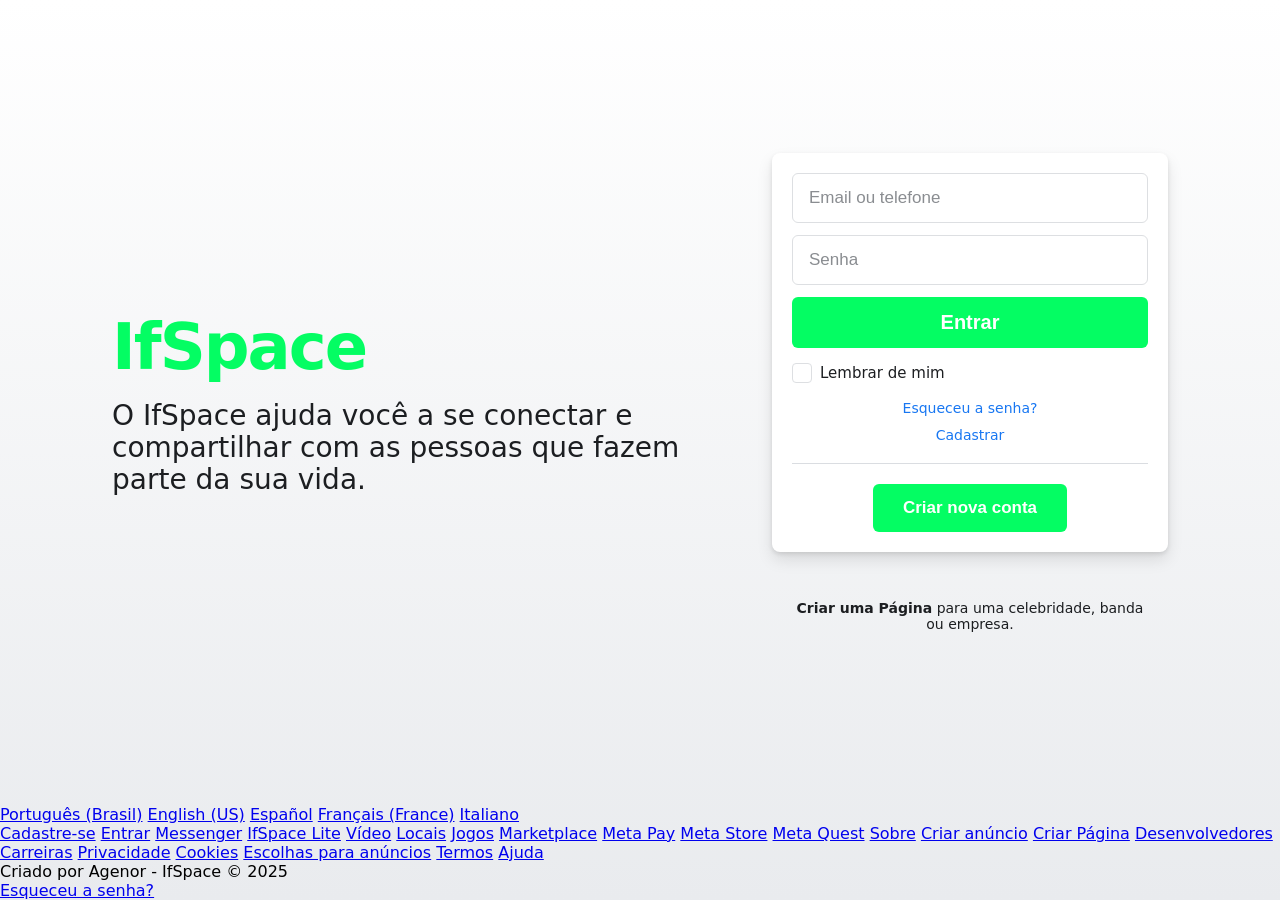
==== commit 1c3f897e: "alteração do x fechar,formulário de recuperação" ====
--- a/index.html
+++ b/index.html
@@ -15,33 +15,63 @@
                 <p class="tagline">O IfSpace ajuda você a se conectar e compartilhar com as pessoas que fazem parte da sua vida.</p>
             </div>
         </div>
+        <div id="forgotPasswordModal" class="modal">
+    <div class="modal-content">
+        <div class="modal-header">
+            <h2>Encontrar Sua Conta</h2>
+            <span class="close" id="closeForgotModal">&times;</span>
+        </div>
+        <div class="modal-subtitle">
+            Por favor, insira seu email ou número de telefone para procurar sua conta.
+        </div>
+        <form id="forgotPasswordForm">
+            <input 
+                type="email" 
+                id="forgotEmailInput" 
+                name="forgotEmailInput" 
+                placeholder="Email ou Telefone"
+                class="form-input"
+                required
+            >
+            
+            <div class="modal-footer" style="justify-content: flex-end;">
+                <button type="button" class="btn-cancel" id="btnCancelForgot">Cancelar</button>
+                
+                <button type="submit" class="btn-login" id="btnSearchAccount">
+                    Buscar
+                </button>
+            </div>
+            
+            <div id="forgotStatusMessage" style="margin-top: 15px; text-align: center; color: var(--color-error);"></div>
+        </form>
+    </div>
+</div>
         
         <div class="right-section">
             <div class="login-card">
                 <form id="loginForm">
-                    <div class="form-group">
-                        <input 
-                            type="email" 
-                            id="email" 
-                            name="email" 
-                            placeholder="Email ou telefone"
+                  <div class="form-group">
+                     <input 
+                       type="email" 
+                        id="email" 
+                         name="emailInput" 
+                           placeholder="Email ou telefone"
                             class="form-input"
-                            autocomplete="username"
-                            required
-                        >
-                    </div>
-                    
-                    <div class="form-group">
-                        <input 
-                            type="password" 
-                            id="password" 
-                            name="password" 
-                            placeholder="Senha"
-                            class="form-input"
-                            autocomplete="current-password"
-                            required
-                        >
-                    </div>
+                              autocomplete="username"
+                               required>
+        </div>
+
+<div class="form-group">
+    <input 
+         type="password" 
+           id="password" 
+            name="passwordInput" 
+             placeholder="Senha"
+              class="form-input"
+               autocomplete="current-password"
+                required >
+</div>
+
                     
                     <button type="submit" class="btn-login">Entrar</button>
                     
@@ -54,8 +84,9 @@
                     </div>
                     
                     <div class="password-links">
-                        <a href="#" class="forgot-password">Esqueceu a senha?</a>
+                      <a href="#" class="forgot-password" id="btnForgotPassword">Esqueceu a senha?</a>
                     </div>
+
                     
                     <a href="#" class="btn-open-signup-link">Cadastrar</a>
                     
@@ -129,10 +160,7 @@
                 <a href="#">Español</a>
                 <a href="#">Français (France)</a>
                 <a href="#">Italiano</a>
-                <a href="#">Deutsch</a>
-                <a href="#">العربية</a>
-                <a href="#">中文(简体)</a>
-                <a href="#">日本語</a>
+ 
             </div>
             <div class="footer-divider"></div>
             <div class="footer-links">
@@ -159,9 +187,27 @@
                 <a href="#">Ajuda</a>
             </div>
             <div class="footer-copyright">
-                <p>IfSpace © 2025</p>
-            </div>
-        </div>
+                <p>Criado por Agenor - IfSpace © 2025</p>
+            </div>
+        </div>
+        <!-- Botão para abrir o modal -->
+<a href="#" id="btnForgotPassword">Esqueceu a senha?</a>
+
+<!-- Modal de recuperação de senha -->
+<div id="forgotPasswordModal" class="modal hidden">
+  <div class="modal-content">
+    <span id="closeForgotModal" class="close">&times;</span>
+    <h2>Recuperar Senha</h2>
+    <form id="forgotPasswordForm">
+      <label for="forgotEmailInput">Email ou telefone:</label>
+      <input type="text" id="forgotEmailInput" placeholder="Digite seu email ou telefone" required>
+      <button type="submit">Enviar código de recuperação</button>
+      <p id="forgotStatusMessage" class="status-message"></p>
+      <button type="button" id="btnCancelForgot">Cancelar</button>
+    </form>
+  </div>
+</div>
+
     </footer>
     
     <script src="script.js"></script>
--- a/style.css
+++ b/style.css
@@ -452,3 +452,19 @@
     font-size: 13px;
   }
 }
+
+.btn-cancel {
+    background-color: #e4e6eb; /* Cinza claro, típico de botões de cancelamento */
+    color: var(--color-text);
+    border: none;
+    padding: 12px 16px;
+    border-radius: 6px;
+    font-weight: bold;
+    cursor: pointer;
+    transition: background-color 0.15s;
+    margin-right: 10px; /* Adiciona um pequeno espaço à direita */
+}
+
+.btn-cancel:hover {
+    background-color: #d8dadf;
+}
